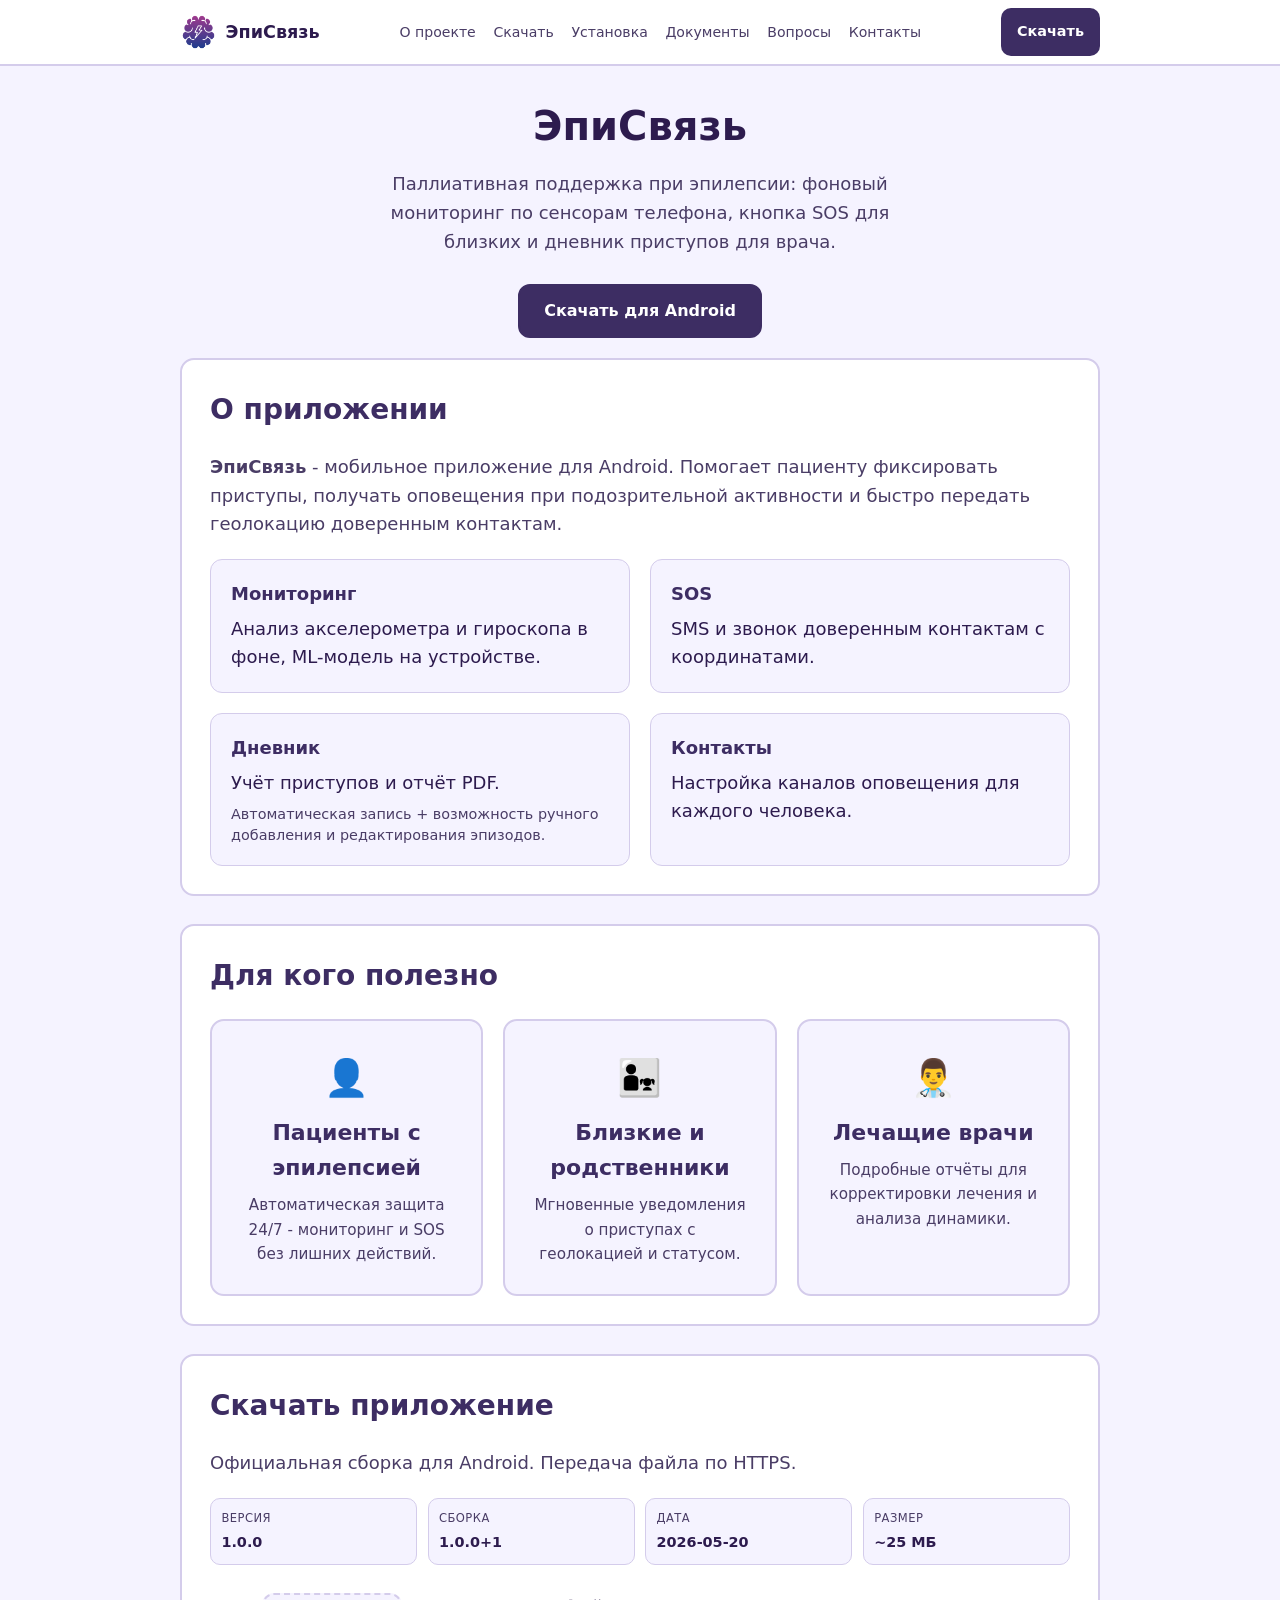
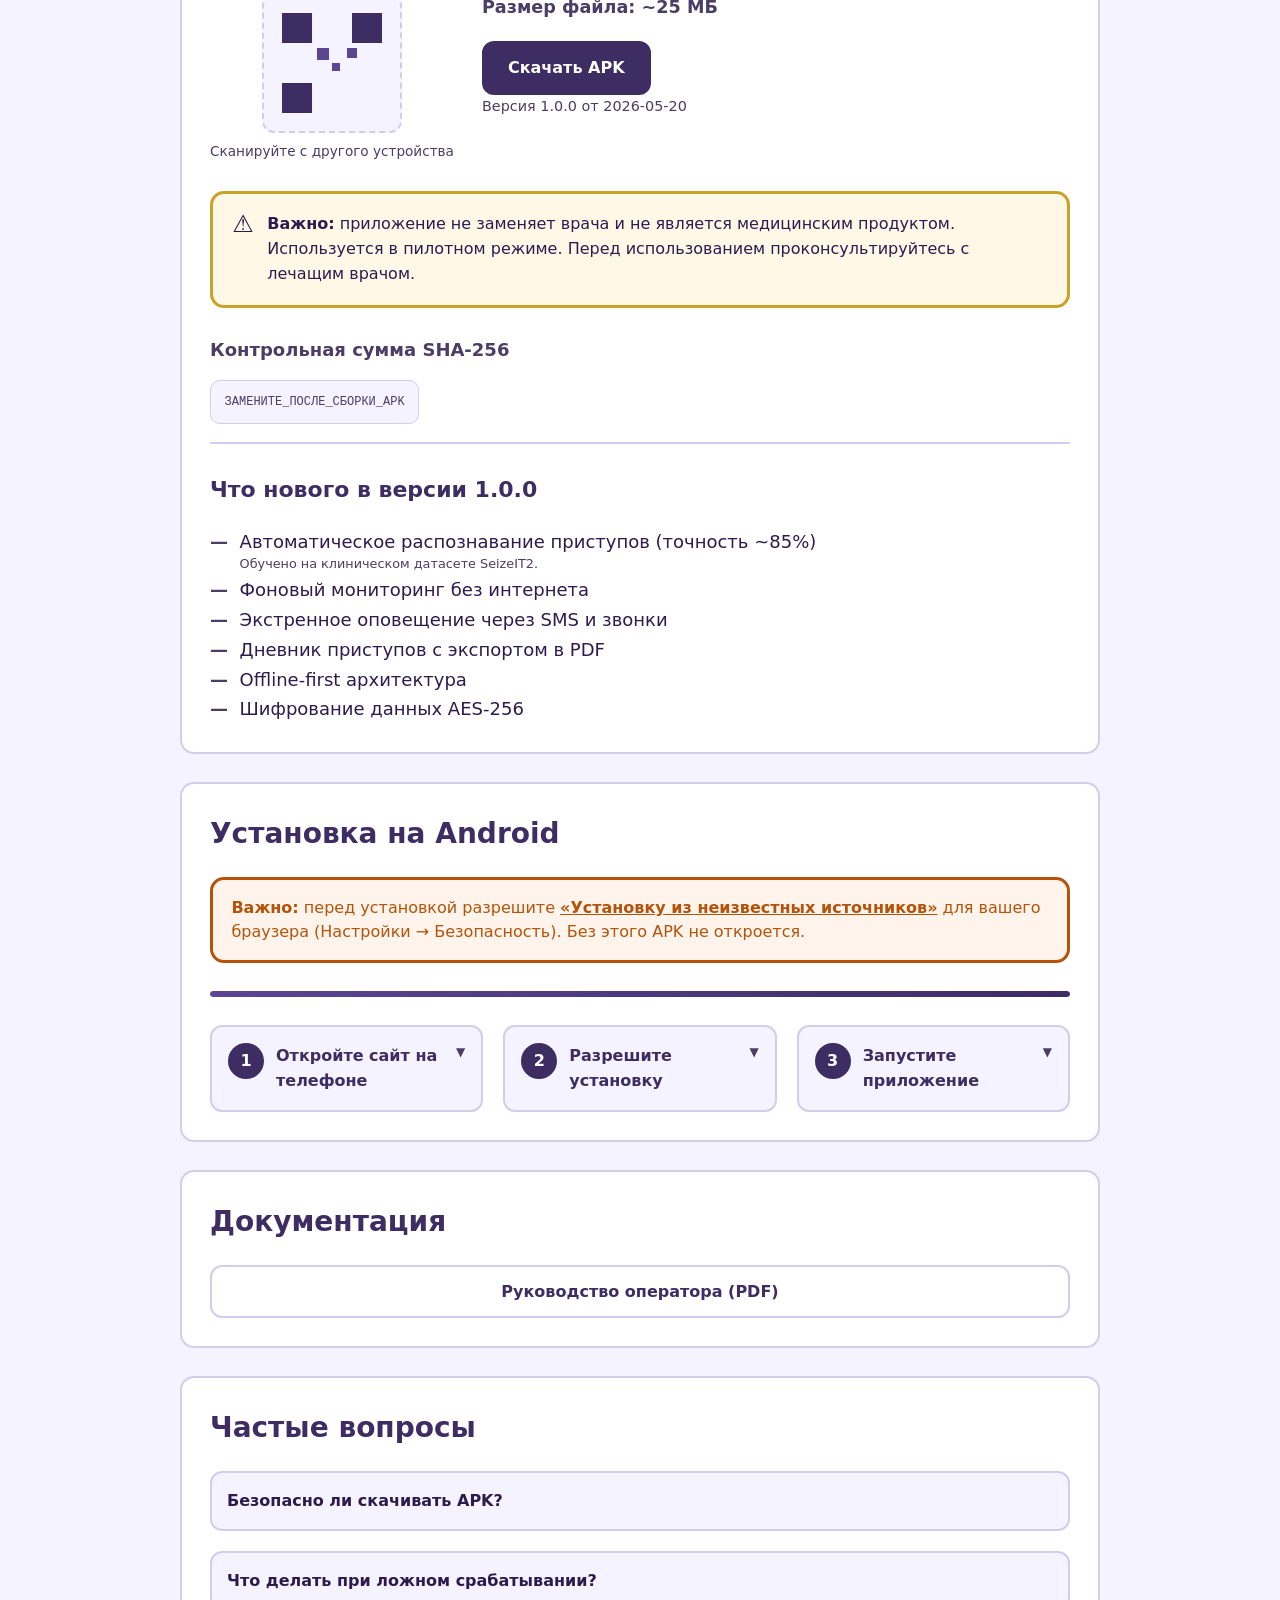
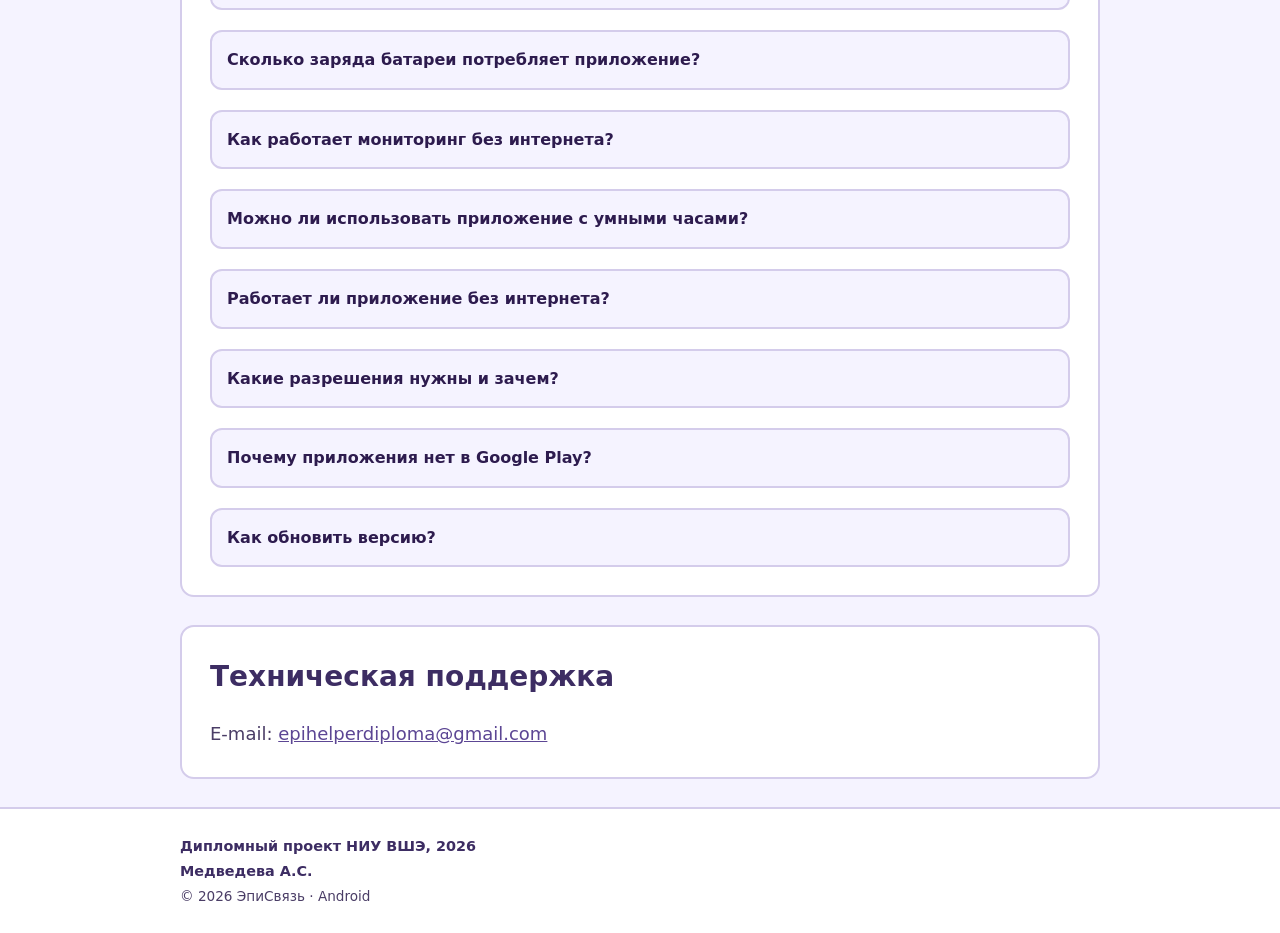
==== index.html @ f7cd8a26 "Add files via upload" ====
<!DOCTYPE html>
<html lang="ru">
<head>
  <meta charset="UTF-8">
  <meta name="viewport" content="width=device-width, initial-scale=1, viewport-fit=cover">
  <meta name="theme-color" content="#3d2d63">
  <meta name="description" content="ЭпиСвязь — бесплатное приложение для пациентов с эпилепсией. Автоматическое распознавание приступов, SOS-оповещение близких, дневник приступов. Скачать на Android.">
  <title>ЭпиСвязь — скачать на Android</title>

  <meta property="og:type" content="website">
  <meta property="og:locale" content="ru_RU">
  <meta property="og:title" content="ЭпиСвязь — паллиативная поддержка при эпилепсии">
  <meta property="og:description" content="Автоматический мониторинг приступов и оповещение близких">
  <meta property="og:image" content="assets/og-image.png">
  <meta property="og:url" content="https://episvyaz.example/">

  <link rel="icon" href="assets/icon.png" type="image/png">
  <link rel="apple-touch-icon" href="assets/icon.png">
  <link rel="stylesheet" href="assets/styles.css">

  <script type="application/ld+json">
  {
    "@context": "https://schema.org",
    "@type": "MobileApplication",
    "name": "ЭпиСвязь",
    "applicationCategory": "HealthApplication",
    "operatingSystem": "Android 8.0+",
    "description": "Мобильное приложение для мониторинга приступов эпилепсии и SOS-оповещения близких.",
    "offers": {
      "@type": "Offer",
      "price": "0",
      "priceCurrency": "RUB"
    },
    "aggregateRating": {
      "@type": "AggregateRating",
      "ratingValue": "5.0",
      "ratingCount": "1"
    }
  }
  </script>
</head>
<body>

  <header class="site-header">
    <div class="wrap header-inner">
      <a class="brand" href="#top">
        <img src="assets/icon.png" alt="Логотип ЭпиСвязь" width="36" height="36" decoding="async">
        <span>ЭпиСвязь</span>
      </a>

      <nav class="header-nav" aria-label="Основное меню">
        <a href="#about">О проекте</a>
        <a href="#download">Скачать</a>
        <a href="#install">Установка</a>
        <a href="#docs">Документы</a>
        <a href="#faq">Вопросы</a>
        <a href="#contacts">Контакты</a>
      </nav>

      <div class="header-actions">
        <a class="header-download-mini apk-link" href="#download" aria-label="Скачать">Скачать</a>
        <button type="button" class="menu-toggle" id="menu-toggle" aria-expanded="false" aria-controls="mobile-menu" aria-label="Открыть меню">
          <span class="menu-toggle__bar" aria-hidden="true"></span>
          <span class="menu-toggle__bar" aria-hidden="true"></span>
          <span class="menu-toggle__bar" aria-hidden="true"></span>
        </button>
      </div>
    </div>

    <div class="menu-backdrop" id="menu-backdrop" hidden></div>
    <div class="mobile-nav-panel" id="mobile-menu" aria-hidden="true">
      <nav aria-label="Мобильное меню">
        <a href="#about">О проекте</a>
        <a href="#download">Скачать</a>
        <a href="#install">Установка</a>
        <a href="#docs">Документы</a>
        <a href="#faq">Вопросы</a>
        <a href="#contacts">Контакты</a>
      </nav>
    </div>
  </header>

  <main id="top">
    <section class="hero wrap reveal">
      <h1>ЭпиСвязь</h1>
      <p class="tagline">
        Паллиативная поддержка при эпилепсии: фоновый мониторинг по сенсорам телефона,
        кнопка SOS для близких и дневник приступов для врача.
      </p>
      <a class="btn btn-primary apk-link" href="downloads/episvyaz-release.apk" download>
        Скачать для Android
      </a>
    </section>

    <div class="wrap">
      <section class="card reveal" id="about">
        <h2>О приложении</h2>
        <p>
          <strong>ЭпиСвязь</strong> - мобильное приложение для Android.
          Помогает пациенту фиксировать приступы, получать оповещения при подозрительной активности
          и быстро передать геолокацию доверенным контактам.
        </p>

        <ul class="features">
          <li>
            <strong>Мониторинг</strong>
            Анализ акселерометра и гироскопа в фоне, ML-модель на устройстве.
          </li>
          <li>
            <strong>SOS</strong>
            SMS и звонок доверенным контактам с координатами.
          </li>
          <li>
            <strong>Дневник</strong>
            Учёт приступов и отчёт PDF.
            <span class="feature-detail">Автоматическая запись + возможность ручного добавления и редактирования эпизодов.</span>
          </li>
          <li>
            <strong>Контакты</strong>
            Настройка каналов оповещения для каждого человека.
          </li>
        </ul>

      </section>

      <section class="card reveal" id="audience">
        <h2>Для кого полезно</h2>
        <div class="audience-grid">
          <article class="audience-card reveal">
            <span class="audience-card__icon" aria-hidden="true">👤</span>
            <h3>Пациенты с эпилепсией</h3>
            <p>Автоматическая защита 24/7 - мониторинг и SOS без лишних действий.</p>
          </article>
          <article class="audience-card reveal">
            <span class="audience-card__icon" aria-hidden="true">👨‍👧</span>
            <h3>Близкие и родственники</h3>
            <p>Мгновенные уведомления о приступах с геолокацией и статусом.</p>
          </article>
          <article class="audience-card reveal">
            <span class="audience-card__icon" aria-hidden="true">👨‍⚕️</span>
            <h3>Лечащие врачи</h3>
            <p>Подробные отчёты для корректировки лечения и анализа динамики.</p>
          </article>
        </div>
      </section>

      <section class="card reveal" id="download">
        <h2>Скачать приложение</h2>
        <p>Официальная сборка для Android. Передача файла по HTTPS.</p>

        <div class="meta-grid" id="version-meta">
          <div class="meta-item"><span>Версия</span><strong id="meta-version">1.0.0</strong></div>
          <div class="meta-item"><span>Сборка</span><strong id="meta-build">1.0.0+1</strong></div>
          <div class="meta-item"><span>Дата</span><strong id="meta-date">20.05.2026</strong></div>
          <div class="meta-item"><span>Размер</span><strong id="meta-size">~25 МБ</strong></div>
        </div>

        <div class="download-row">
          <div class="qr-box">
            <div class="qr-placeholder" role="img" aria-label="QR-код для скачивания">
              <svg xmlns="http://www.w3.org/2000/svg" viewBox="0 0 120 120" width="120" height="120" aria-hidden="true">
                <rect width="120" height="120" fill="#f5f3ff"/>
                <rect x="10" y="10" width="30" height="30" fill="#3d2d63"/>
                <rect x="80" y="10" width="30" height="30" fill="#3d2d63"/>
                <rect x="10" y="80" width="30" height="30" fill="#3d2d63"/>
                <rect x="45" y="45" width="12" height="12" fill="#5c4694"/>
                <rect x="60" y="60" width="8" height="8" fill="#5c4694"/>
                <rect x="75" y="45" width="10" height="10" fill="#5c4694"/>
              </svg>
            </div>
            <p class="qr-caption">Сканируйте с другого устройства</p>
          </div>

          <div class="download-actions">
            <p class="file-size">Размер файла: <span id="meta-size-inline">~25 МБ</span></p>
            <a class="btn btn-primary apk-link" id="apk-download" href="downloads/episvyaz-release.apk" download>
              Скачать APK
            </a>
            <p class="version-line" id="version-line">Версия 1.0.0 от 20.05.2026</p>
          </div>
        </div>

        <div class="disclaimer" role="alert">
          <span class="disclaimer__icon" aria-hidden="true">⚠️</span>
          <div>
            <strong>Важно:</strong> приложение не заменяет врача и не является медицинским продуктом.
            Используется в пилотном режиме. Перед использованием проконсультируйтесь с лечащим врачом.
          </div>
        </div>

        <p><strong>Контрольная сумма SHA-256</strong></p>
        <code class="sha" id="meta-sha">Загрузка…</code>

        <section class="changelog reveal" id="changelog" aria-labelledby="changelog-title">
          <h3 id="changelog-title">Что нового в версии 1.0.0</h3>
          <ul class="changelog-list">
            <li>
               Автоматическое распознавание приступов (точность ~85%)
              <span class="changelog-note">Обучено на клиническом датасете SeizeIT2.</span>
            </li>
            <li> Фоновый мониторинг без интернета</li>
            <li> Экстренное оповещение через SMS и звонки</li>
            <li> Дневник приступов с экспортом в PDF</li>
            <li> Offline-first архитектура</li>
            <li> Шифрование данных AES-256</li>
          </ul>
        </section>
      </section>

      <section class="card reveal" id="install">
        <h2>Установка на Android</h2>

        <div class="install-warning" role="note">
          <strong>Важно:</strong> перед установкой разрешите
          <em>«Установку из неизвестных источников»</em> для вашего браузера
          (Настройки → Безопасность). Без этого APK не откроется.
        </div>

        <div class="install-progress" aria-hidden="true">
          <div class="install-progress__bar"><span></span></div>
        </div>

        <div class="steps-grid">
          <article class="step-card reveal" data-step="1">
            <button type="button" class="step-card__head" aria-expanded="false">
              <span class="step-num" aria-hidden="true">1</span>
              <span class="step-card__text">
                <strong>Откройте сайт на телефоне</strong>
              </span>
              <span class="step-card__chevron" aria-hidden="true">▼</span>
            </button>
            <div class="step-card__body" hidden>
              <p>Нажмите «Скачать APK» внизу экрана (или в секции «Скачать»). Дождитесь окончания загрузки в панели уведомлений.</p>
            </div>
          </article>

          <article class="step-card reveal" data-step="2">
            <button type="button" class="step-card__head" aria-expanded="false">
              <span class="step-num" aria-hidden="true">2</span>
              <span class="step-card__text">
                <strong>Разрешите установку</strong>
              </span>
              <span class="step-card__chevron" aria-hidden="true">▼</span>
            </button>
            <div class="step-card__body" hidden>
              <p>Откройте загруженный файл. Если система спросит — включите установку из неизвестных источников <strong>только для браузера</strong>, через который скачали APK.</p>
            </div>
          </article>

          <article class="step-card reveal" data-step="3">
            <button type="button" class="step-card__head" aria-expanded="false">
              <span class="step-num" aria-hidden="true">3</span>
              <span class="step-card__text">
                <strong>Запустите приложение</strong>
              </span>
              <span class="step-card__chevron" aria-hidden="true">▼</span>
            </button>
            <div class="step-card__body" hidden>
              <p>Выдайте разрешения (геолокация, сенсоры, уведомления, SMS) и зарегистрируйтесь.</p>
            </div>
          </article>
        </div>
      </section>

      <section class="card reveal" id="docs">
        <h2>Документация</h2>
        <div class="doc-links">
          <a class="btn btn-secondary" href="docs/rukovodstvo-operatora.pdf">Руководство оператора (PDF)</a>
        </div>
      </section>

      <section class="card faq reveal" id="faq">
        <h2>Частые вопросы</h2>

        <details class="faq-item">
          <summary>Безопасно ли скачивать APK?</summary>
          <p>
            Да, если файл загружен с этого официального сайта. APK подписан ключом разработчика,
            передаётся по HTTPS. Сверьте SHA-256 на странице с контрольной суммой файла после загрузки.
          </p>
        </details>

        <details class="faq-item">
          <summary>Что делать при ложном срабатывании?</summary>
          <p>
            Нажмите «Это ложное срабатывание» в уведомлении. Запись сохранится в дневнике с пометкой.
          </p>
        </details>

        <details class="faq-item">
          <summary>Сколько заряда батареи потребляет приложение?</summary>
          <p>
            Менее 8% в сутки при активном мониторинге. Зависит от модели телефона.
          </p>
        </details>

        <details class="faq-item">
          <summary>Как работает мониторинг без интернета?</summary>
          <p>
            Приложение сохраняет данные локально и отправляет SMS даже без интернета.
            При появлении соединения данные синхронизируются.
          </p>
        </details>

        <details class="faq-item">
          <summary>Можно ли использовать приложение с умными часами?</summary>
          <p>
            Пока приложение работает только с сенсорами телефона. Интеграция с часами в разработке.
          </p>
        </details>

        <details class="faq-item">
          <summary>Работает ли приложение без интернета?</summary>
          <p>
            Да. Фоновый мониторинг по сенсорам работает на устройстве. SOS через SMS и звонок
            не требуют постоянного интернета. Синхронизация дневника с облаком — при появлении сети.
          </p>
        </details>

        <details class="faq-item">
          <summary>Какие разрешения нужны и зачем?</summary>
          <p>
            <strong>Геолокация</strong> — координаты при SOS.<br>
            <strong>Сенсоры</strong> — мониторинг движений.<br>
            <strong>Уведомления</strong> — тревоги и напоминания.<br>
            <strong>SMS и звонок</strong> — оповещение близких.<br>
            <strong>Фоновая работа</strong> — непрерывный мониторинг.
          </p>
        </details>

        <details class="faq-item">
          <summary>Почему приложения нет в Google Play?</summary>
          <p>
            Пилотное развёртывание через сайт. Нужны фоновый мониторинг, SMS и звонки.
            В перспективе — RuStore или Google Play.
          </p>
        </details>

        <details class="faq-item">
          <summary>Как обновить версию?</summary>
          <p>
            Скачайте новый APK с сайта и установите поверх старой (тот же ключ подписи).
            Приложение может напомнить о новой версии при запуске.
          </p>
        </details>
      </section>

      <section class="card reveal" id="contacts">
        <h2>Техническая поддержка</h2>
        <p>
          E-mail: <a href="mailto:epihelperdiploma@gmail.com">epihelperdiploma@gmail.com</a><br>
        </p>
      </section>
    </div>
  </main>

  <div class="sticky-download" role="region" aria-label="Скачать приложение">
    <a class="btn btn-sticky-apk apk-link" href="downloads/episvyaz-release.apk" download>
      Скачать APK
    </a>
  </div>

  <footer class="site-footer">
    <div class="wrap">
      <p class="footer-badge">Дипломный проект НИУ ВШЭ, 2026</p>
      <p class="footer-badge">Медведева А.С.</p>
      <p class="footer-copy">© 2026 ЭпиСвязь · Android</p>
    </div>
  </footer>

  <script src="assets/main.js"></script>
</body>
</html>
---- assets/styles.css ----
/* ЭпиСвязь — mobile-first, доступность (без мигающих анимаций) */

:root {
  --primary-dark: #3d2d63;
  --primary: #5c4694;
  --primary-text: #ffffff;
  --text: #2d1b4e;
  --text-muted: #4a3d66;
  --bg-page: #f5f3ff;
  --card: #ffffff;
  --card-border: #d4cceb;
  --warning-bg: #fff8e6;
  --warning-border: #c9a227;
  --danger: #b45309;
  --danger-bg: #fff4eb;
  --success: #166534;
  --radius: 14px;
  --max: 920px;
  --touch: 48px;
  --space: 1.25rem;
  --space-lg: 1.75rem;
}

@media (prefers-reduced-motion: reduce) {
  html {
    scroll-behavior: auto;
  }

  *,
  *::before,
  *::after {
    animation-duration: 0.01ms !important;
    animation-iteration-count: 1 !important;
    transition-duration: 0.01ms !important;
  }

  .reveal {
    opacity: 1 !important;
    transform: none !important;
  }

  .mobile-nav-panel {
    transition: none !important;
  }
}

*,
*::before,
*::after {
  box-sizing: border-box;
}

html {
  scroll-behavior: smooth;
}

body {
  margin: 0;
  font-family: "Segoe UI", system-ui, sans-serif;
  font-size: 18px;
  line-height: 1.6;
  color: var(--text);
  background: var(--bg-page);
  overflow-x: hidden;
  -webkit-text-size-adjust: 100%;
}

body.menu-open {
  overflow: hidden;
}

a {
  color: var(--primary);
}

a:hover,
a:focus-visible {
  color: var(--primary-dark);
}

:focus-visible {
  outline: 3px solid var(--primary);
  outline-offset: 2px;
}

.wrap {
  width: min(var(--max), calc(100% - 2rem));
  margin-inline: auto;
  padding-left: env(safe-area-inset-left, 0);
  padding-right: env(safe-area-inset-right, 0);
}

/* Scroll reveal */
.reveal {
  opacity: 0;
  transform: translateY(30px);
  transition: opacity 0.3s ease-out, transform 0.3s ease-out;
}

.reveal.visible {
  opacity: 1;
  transform: translateY(0);
}

/* —— Header —— */
.site-header {
  position: sticky;
  top: 0;
  z-index: 200;
  background: var(--card);
  border-bottom: 2px solid var(--card-border);
}

.site-header .wrap {
  position: relative;
}

.header-inner {
  display: flex;
  align-items: center;
  justify-content: space-between;
  gap: 0.75rem;
  min-height: var(--touch);
  padding: 0.5rem 0;
}

.brand {
  display: inline-flex;
  align-items: center;
  gap: 0.6rem;
  font-size: 1.1rem;
  font-weight: 700;
  color: var(--text);
  text-decoration: none;
  min-height: var(--touch);
  min-width: var(--touch);
  flex-shrink: 0;
}

.brand img {
  width: 36px;
  height: 36px;
  border-radius: 8px;
  object-fit: cover;
}

.header-actions {
  display: flex;
  align-items: center;
  gap: 0.5rem;
  flex-shrink: 0;
}

.header-nav {
  display: none;
  flex-wrap: nowrap;
  flex: 1;
  justify-content: center;
  min-width: 0;
}

.header-nav a {
  padding: 0.5rem 0.5rem;
  font-size: 0.88rem;
  font-weight: 500;
  color: var(--text-muted);
  text-decoration: none;
  min-height: var(--touch);
  min-width: var(--touch);
  display: inline-flex;
  align-items: center;
  justify-content: center;
  white-space: nowrap;
}

.menu-toggle {
  display: none;
  flex-direction: column;
  align-items: center;
  justify-content: center;
  width: var(--touch);
  height: var(--touch);
  min-width: var(--touch);
  min-height: var(--touch);
  padding: 0;
  border: 2px solid var(--card-border);
  border-radius: 10px;
  background: var(--card);
  cursor: pointer;
  flex-shrink: 0;
  gap: 5px;
}

.menu-toggle__bar {
  display: block;
  width: 22px;
  height: 3px;
  background: var(--text);
  border-radius: 2px;
  transition: transform 0.25s ease-out, opacity 0.25s ease-out;
}

.menu-toggle[aria-expanded="true"] .menu-toggle__bar:nth-child(1) {
  transform: translateY(8px) rotate(45deg);
}

.menu-toggle[aria-expanded="true"] .menu-toggle__bar:nth-child(2) {
  opacity: 0;
}

.menu-toggle[aria-expanded="true"] .menu-toggle__bar:nth-child(3) {
  transform: translateY(-8px) rotate(-45deg);
}

.header-download-mini {
  display: inline-flex;
  align-items: center;
  justify-content: center;
  min-height: var(--touch);
  min-width: var(--touch);
  padding: 0 1rem;
  font-size: 0.9rem;
  font-weight: 700;
  color: var(--primary-text);
  background: var(--primary-dark);
  border-radius: 10px;
  text-decoration: none;
}

.header-download-mini:hover,
.header-download-mini:focus-visible {
  background: var(--primary);
  color: var(--primary-text);
}

/* Mobile menu — full screen */
.menu-backdrop {
  position: fixed;
  inset: 0;
  z-index: 180;
  background: rgba(45, 27, 78, 0.45);
  opacity: 0;
  visibility: hidden;
  transition: opacity 0.3s ease-out, visibility 0s linear 0.3s;
}

.menu-backdrop.is-open {
  opacity: 1;
  visibility: visible;
  transition: opacity 0.3s ease-out, visibility 0s;
}

.menu-backdrop[hidden] {
  display: none;
}

.mobile-nav-panel {
  position: fixed;
  top: 0;
  left: 0;
  right: 0;
  bottom: 0;
  z-index: 190;
  width: 100%;
  height: 100%;
  height: 100dvh;
  padding-top: calc(3.75rem + env(safe-area-inset-top, 0));
  padding-bottom: env(safe-area-inset-bottom, 0);
  background: var(--card);
  overflow-y: auto;
  transform: translateY(-8px);
  opacity: 0;
  visibility: hidden;
  pointer-events: none;
  transition:
    transform 0.35s ease-out,
    opacity 0.3s ease-out,
    visibility 0s linear 0.35s;
}

.mobile-nav-panel.is-open {
  transform: translateY(0);
  opacity: 1;
  visibility: visible;
  pointer-events: auto;
  transition:
    transform 0.35s ease-out,
    opacity 0.3s ease-out,
    visibility 0s;
}

.mobile-nav-panel nav {
  display: flex;
  flex-direction: column;
  padding: 1rem 1.25rem 2rem;
}

.mobile-nav-panel a {
  display: flex;
  align-items: center;
  min-height: 50px;
  padding: 0 1rem;
  font-size: 1.05rem;
  font-weight: 600;
  color: var(--text);
  text-decoration: none;
  border-radius: 10px;
  border: 1px solid transparent;
}

.mobile-nav-panel a:hover,
.mobile-nav-panel a:focus-visible {
  background: var(--bg-page);
  border-color: var(--card-border);
}

@media (min-width: 768px) {
  .header-nav {
    display: flex;
    align-items: center;
    gap: 0.1rem;
  }

  .menu-toggle,
  .mobile-nav-panel {
    display: none !important;
  }
}

@media (max-width: 767px) {
  .menu-toggle {
    display: inline-flex;
  }

  .header-download-mini {
    display: none !important;
  }
}

@media (min-width: 768px) {
  .header-download-mini {
    display: inline-flex;
  }
}

@media (min-width: 768px) and (max-width: 960px) {
  .header-nav a {
    padding: 0.5rem 0.35rem;
    font-size: 0.82rem;
  }
}

/* —— Buttons —— */
.btn {
  display: inline-flex;
  align-items: center;
  justify-content: center;
  min-height: var(--touch);
  min-width: var(--touch);
  padding: 0.75rem 1.5rem;
  font-size: 1rem;
  font-weight: 700;
  border-radius: 12px;
  border: 2px solid transparent;
  cursor: pointer;
  text-decoration: none;
  text-align: center;
}

.btn-primary {
  background: var(--primary-dark);
  color: var(--primary-text);
  border-color: var(--primary-dark);
}

.btn-primary:hover,
.btn-primary:focus-visible {
  background: var(--primary);
  border-color: var(--primary);
  color: var(--primary-text);
}

.btn-secondary {
  background: var(--card);
  color: var(--primary-dark);
  border-color: var(--card-border);
}

.btn-secondary:hover,
.btn-secondary:focus-visible {
  border-color: var(--primary);
  color: var(--primary-dark);
}

/* —— Layout —— */
.hero {
  padding: var(--space-lg) 0 var(--space);
  text-align: center;
}

.hero h1 {
  margin: 0 0 0.75rem;
  font-size: clamp(1.85rem, 5vw, 2.5rem);
  color: var(--text);
}

.hero .tagline {
  margin: 0 auto var(--space-lg);
  max-width: 34rem;
  color: var(--text-muted);
}

.card {
  background: var(--card);
  border: 2px solid var(--card-border);
  border-radius: var(--radius);
  padding: var(--space-lg);
  margin-bottom: var(--space-lg);
}

.card h2 {
  margin: 0 0 var(--space);
  font-size: 28px;
  color: var(--primary-dark);
}

.card h3,
.subsection-title {
  margin: 1.5rem 0 var(--space);
  font-size: 22px;
  color: var(--primary-dark);
}

.subsection-title {
  margin-top: 1.75rem;
}

.card p {
  margin: 0 0 var(--space);
  color: var(--text-muted);
}

.card p:last-child {
  margin-bottom: 0;
}

.footnote {
  font-size: 0.85rem;
  margin-top: 0.75rem;
  color: var(--text-muted);
}

/* Medical disclaimer */
.disclaimer {
  display: flex;
  gap: 0.85rem;
  align-items: flex-start;
  padding: 1.15rem 1.2rem;
  margin: var(--space-lg) 0;
  font-size: 1rem;
  line-height: 1.55;
  color: var(--text);
  background: var(--warning-bg);
  border: 3px solid var(--warning-border);
  border-radius: var(--radius);
}

.disclaimer__icon {
  font-size: 1.5rem;
  line-height: 1;
  flex-shrink: 0;
}

.disclaimer strong {
  color: var(--text);
}

.features {
  display: grid;
  grid-template-columns: 1fr;
  gap: var(--space);
  margin: 0;
  padding: 0;
  list-style: none;
}

@media (min-width: 600px) {
  .features {
    grid-template-columns: repeat(2, 1fr);
  }
}

.features li {
  padding: var(--space);
  background: var(--bg-page);
  border: 1px solid var(--card-border);
  border-radius: 12px;
}

.features strong {
  display: block;
  margin-bottom: 0.35rem;
  color: var(--primary-dark);
}

.feature-detail {
  display: block;
  margin-top: 0.4rem;
  font-size: 0.9rem;
  color: var(--text-muted);
  line-height: 1.45;
}

/* Audience */
.audience-grid {
  display: grid;
  gap: var(--space);
  margin-top: var(--space);
}

@media (min-width: 768px) {
  .audience-grid {
    grid-template-columns: repeat(3, 1fr);
  }
}

.audience-card {
  padding: var(--space-lg);
  text-align: center;
  background: var(--bg-page);
  border: 2px solid var(--card-border);
  border-radius: var(--radius);
}

.audience-card__icon {
  font-size: 2.25rem;
  display: block;
  margin-bottom: 0.5rem;
}

.audience-card h3 {
  margin: 0 0 0.5rem;
  font-size: 22px;
}

.audience-card p {
  margin: 0;
  font-size: 0.95rem;
}

/* Changelog */
.changelog {
  margin-top: var(--space-lg);
  padding-top: var(--space-lg);
  border-top: 2px solid var(--card-border);
}

.changelog h3 {
  margin-top: 0;
}

.changelog-list {
  margin: 0;
  padding: 0;
  list-style: none;
}

.changelog-list li {
  position: relative;
  padding: 0.2rem 0 0.2rem 1.85rem;
  line-height: 1.3;
  color: var(--text);
}

.changelog-list li::before {
  content: "—";
  position: absolute;
  left: 0;
  top: 0.2rem;
  width: 1rem;
  text-align: center;
  color: var(--text-muted);
  font-weight: 600;
}

.changelog-note {
  display: block;
  margin-top: 0.15rem;
  padding-left: 0;
  font-size: 0.8rem;
  line-height: 1.25;
  color: var(--text-muted);
  font-weight: 400;
}

/* Download block */
.download-row {
  display: flex;
  flex-direction: column;
  align-items: center;
  gap: var(--space-lg);
  margin: var(--space-lg) 0;
}

@media (min-width: 768px) {
  .download-row {
    flex-direction: row;
    align-items: flex-start;
    justify-content: center;
  }
}

.qr-box {
  flex-shrink: 0;
  text-align: center;
}

.qr-placeholder {
  width: 140px;
  height: 140px;
  border: 2px dashed var(--card-border);
  border-radius: 12px;
  background: var(--bg-page);
  display: flex;
  align-items: center;
  justify-content: center;
  margin: 0 auto 0.5rem;
}

.qr-placeholder svg {
  width: 120px;
  height: 120px;
}

.qr-caption {
  font-size: 0.85rem;
  color: var(--text-muted);
}

.download-actions {
  flex: 1;
  min-width: 0;
  text-align: center;
}

@media (min-width: 768px) {
  .download-actions {
    text-align: left;
  }
}

.file-size {
  font-size: 1.1rem;
  font-weight: 700;
  color: var(--text);
  margin: 0.5rem 0;
}

.version-line {
  font-size: 0.9rem;
  color: var(--text-muted);
  margin: 0.75rem 0 0;
}

.meta-grid {
  display: grid;
  grid-template-columns: repeat(2, 1fr);
  gap: 0.65rem;
  margin: var(--space) 0;
}

@media (min-width: 500px) {
  .meta-grid {
    grid-template-columns: repeat(4, 1fr);
  }
}

.meta-item {
  padding: 0.65rem;
  background: var(--bg-page);
  border: 1px solid var(--card-border);
  border-radius: 10px;
  font-size: 0.9rem;
}

.meta-item span {
  display: block;
  font-size: 0.72rem;
  text-transform: uppercase;
  letter-spacing: 0.04em;
  color: var(--text-muted);
  margin-bottom: 0.2rem;
}

.sha {
  font-family: Consolas, monospace;
  font-size: 0.75rem;
  word-break: break-all;
  padding: 0.85rem;
  background: var(--bg-page);
  border: 1px solid var(--card-border);
  border-radius: 10px;
  color: var(--text-muted);
}

/* Install */
.install-warning {
  padding: 1rem 1.15rem;
  margin-bottom: var(--space-lg);
  font-size: 1rem;
  line-height: 1.5;
  color: var(--danger);
  background: var(--danger-bg);
  border: 3px solid var(--danger);
  border-radius: var(--radius);
}

.install-warning em {
  font-style: normal;
  font-weight: 700;
  text-decoration: underline;
}

.install-progress {
  margin-bottom: var(--space-lg);
}

.install-progress__bar {
  display: flex;
  height: 6px;
  background: var(--card-border);
  border-radius: 999px;
  overflow: hidden;
}

.install-progress__bar span {
  display: block;
  width: 66%;
  height: 100%;
  background: linear-gradient(90deg, var(--primary) 0%, var(--primary-dark) 100%);
  border-radius: 999px;
}

.steps-grid {
  display: grid;
  gap: var(--space);
  margin-top: var(--space);
}

@media (min-width: 640px) {
  .steps-grid {
    grid-template-columns: repeat(3, 1fr);
  }

  .install-progress__bar span {
    width: 100%;
  }
}

.step-card {
  background: var(--bg-page);
  border: 2px solid var(--card-border);
  border-radius: 12px;
  overflow: hidden;
}

.step-card.is-expanded {
  border-color: var(--primary);
}

.step-card__head {
  display: flex;
  align-items: flex-start;
  gap: 0.75rem;
  width: 100%;
  min-height: var(--touch);
  padding: 1rem;
  border: none;
  background: transparent;
  text-align: left;
  cursor: pointer;
  color: inherit;
  font: inherit;
}

.step-num {
  display: inline-flex;
  align-items: center;
  justify-content: center;
  flex-shrink: 0;
  width: 36px;
  height: 36px;
  font-weight: 800;
  font-size: 1rem;
  color: var(--primary-text);
  background: var(--primary-dark);
  border-radius: 50%;
}

.step-card__text {
  flex: 1;
  display: flex;
  flex-direction: column;
  gap: 0.25rem;
}

.step-card__text strong {
  font-size: 1rem;
  color: var(--primary-dark);
}

.step-time {
  font-size: 0.85rem;
  color: var(--text-muted);
  font-weight: 400;
}

.step-card__chevron {
  flex-shrink: 0;
  font-size: 0.75rem;
  color: var(--text-muted);
  transition: transform 0.25s ease-out;
}

.step-card.is-expanded .step-card__chevron {
  transform: rotate(180deg);
}

.step-card__body {
  padding: 0 1rem 1rem 4.25rem;
}

.step-card__body p {
  margin: 0;
  font-size: 0.95rem;
  color: var(--text-muted);
}

.doc-links {
  display: flex;
  flex-direction: column;
  gap: var(--space);
}

/* FAQ accordion */
.faq details,
.faq-item {
  border: 2px solid var(--card-border);
  border-radius: 12px;
  margin-bottom: var(--space);
  padding: 0;
  background: var(--bg-page);
}

.faq details:last-child,
.faq-item:last-child {
  margin-bottom: 0;
}

.faq summary {
  display: flex;
  align-items: center;
  min-height: var(--touch);
  padding: 15px;
  font-weight: 700;
  font-size: 1rem;
  color: var(--text);
  cursor: pointer;
  list-style: none;
}

.faq summary::-webkit-details-marker {
  display: none;
}

.faq p {
  margin: 0;
  padding: 0 15px 15px;
  font-size: 0.95rem;
  color: var(--text-muted);
}

/* Footer */
.site-footer {
  padding: var(--space-lg) 0;
  font-size: 0.9rem;
  line-height: 1.35;
  color: var(--text-muted);
  border-top: 2px solid var(--card-border);
  background: var(--card);
}

.site-footer .wrap {
  text-align: left;
}

.site-footer .wrap > * {
  margin: 0 0 0.35rem;
}

.site-footer .wrap > *:last-child {
  margin-bottom: 0;
}

.footer-badge {
  font-weight: 700;
  color: var(--primary-dark);
}

.footer-link a,
.footer-contact-line a {
  text-decoration: none;
}

.footer-copy {
  font-size: 0.85rem;
}

/* Sticky download — mobile only */
.sticky-download {
  display: none;
}

@media (max-width: 767px) {
  body {
    padding-bottom: calc(88px + env(safe-area-inset-bottom, 0));
  }

  main {
    padding-bottom: 0.5rem;
  }

  .sticky-download {
    display: block;
    position: fixed;
    left: 0;
    right: 0;
    bottom: 0;
    width: 100%;
    z-index: 1000;
    padding: 0;
    padding-bottom: env(safe-area-inset-bottom, 0);
    background: var(--primary-dark);
    box-shadow: 0 -6px 28px rgba(45, 27, 78, 0.35);
  }

  .btn-sticky-apk {
    display: flex;
    align-items: center;
    justify-content: center;
    width: 100%;
    min-height: 56px;
    padding: 15px;
    font-size: 1.1rem;
    font-weight: 700;
    color: var(--primary-text);
    background: transparent;
    border: none;
    border-radius: 0;
    text-decoration: none;
    box-shadow: none;
  }

  .btn-sticky-apk:hover,
  .btn-sticky-apk:focus-visible {
    background: var(--primary);
    color: var(--primary-text);
  }

  .site-footer {
    padding-bottom: calc(var(--space-lg) + 1rem);
  }
}

@media (min-width: 768px) {
  .sticky-download {
    display: none !important;
  }
}
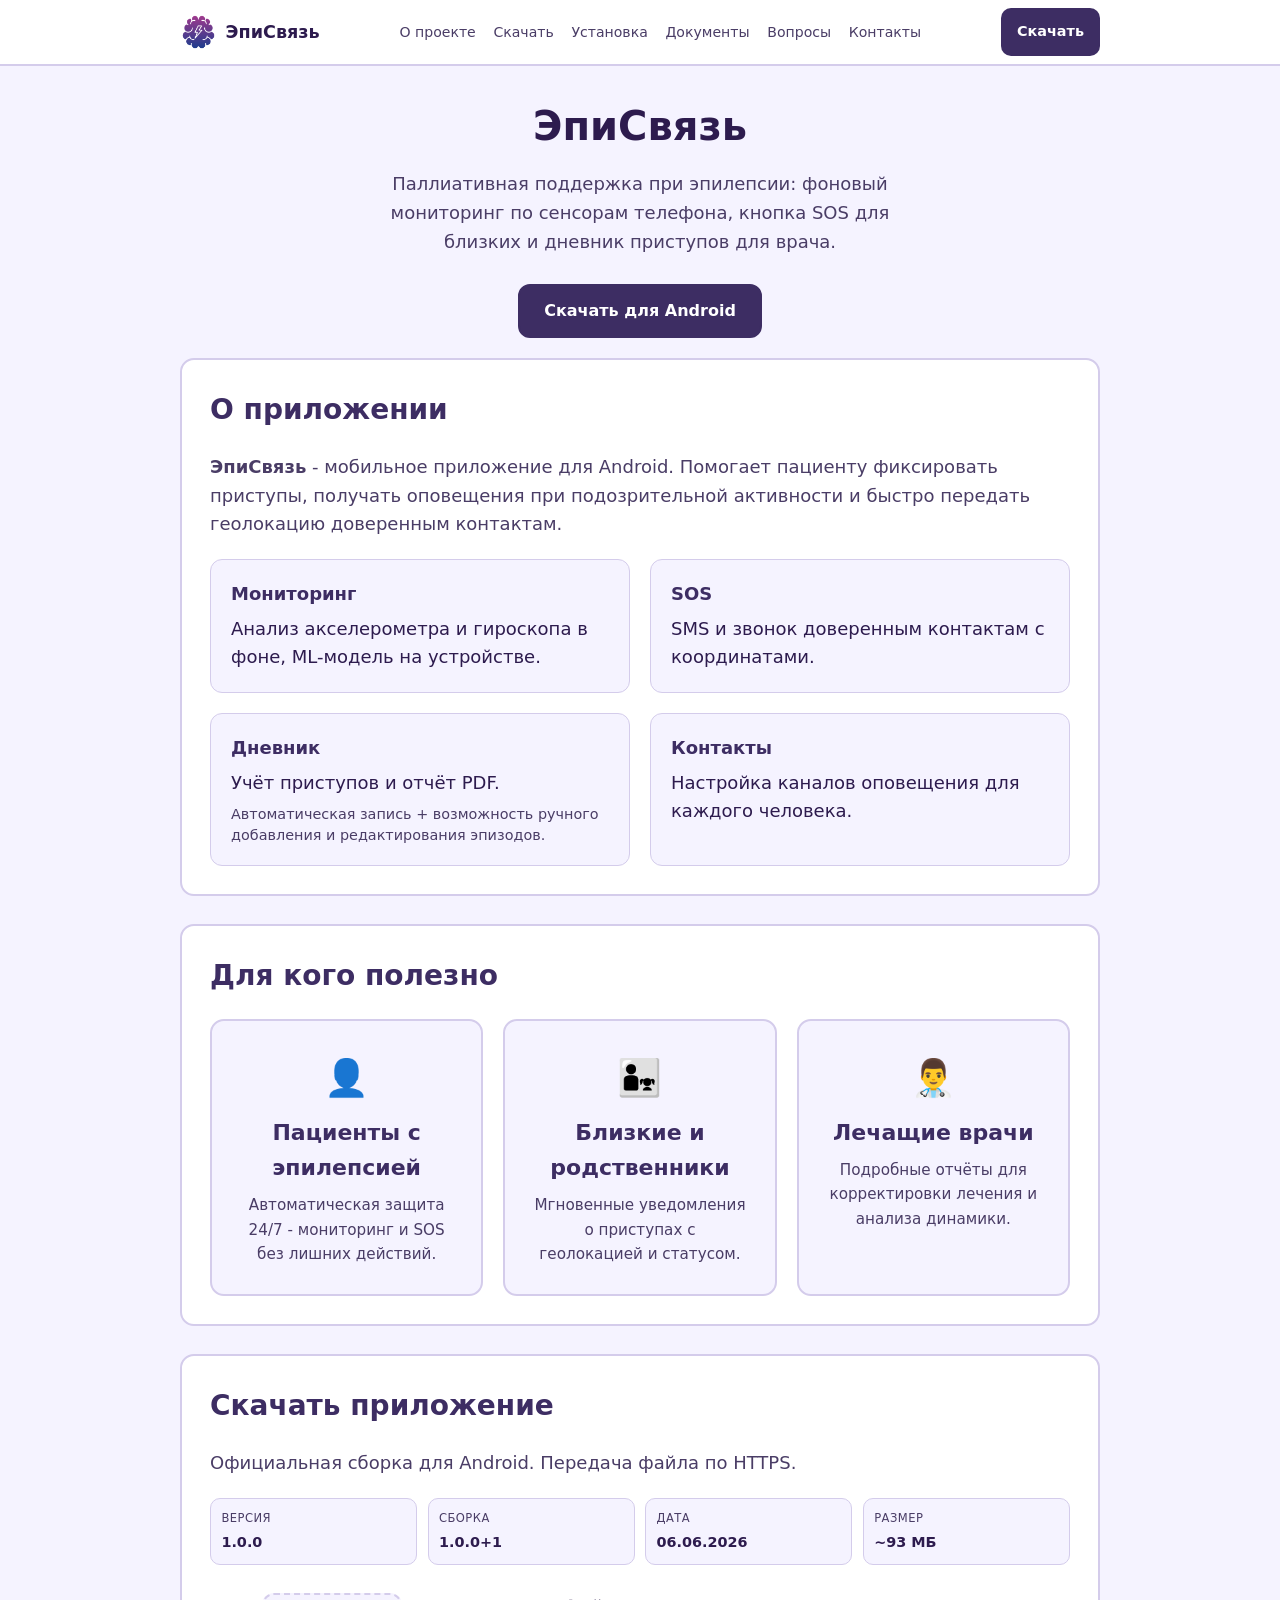
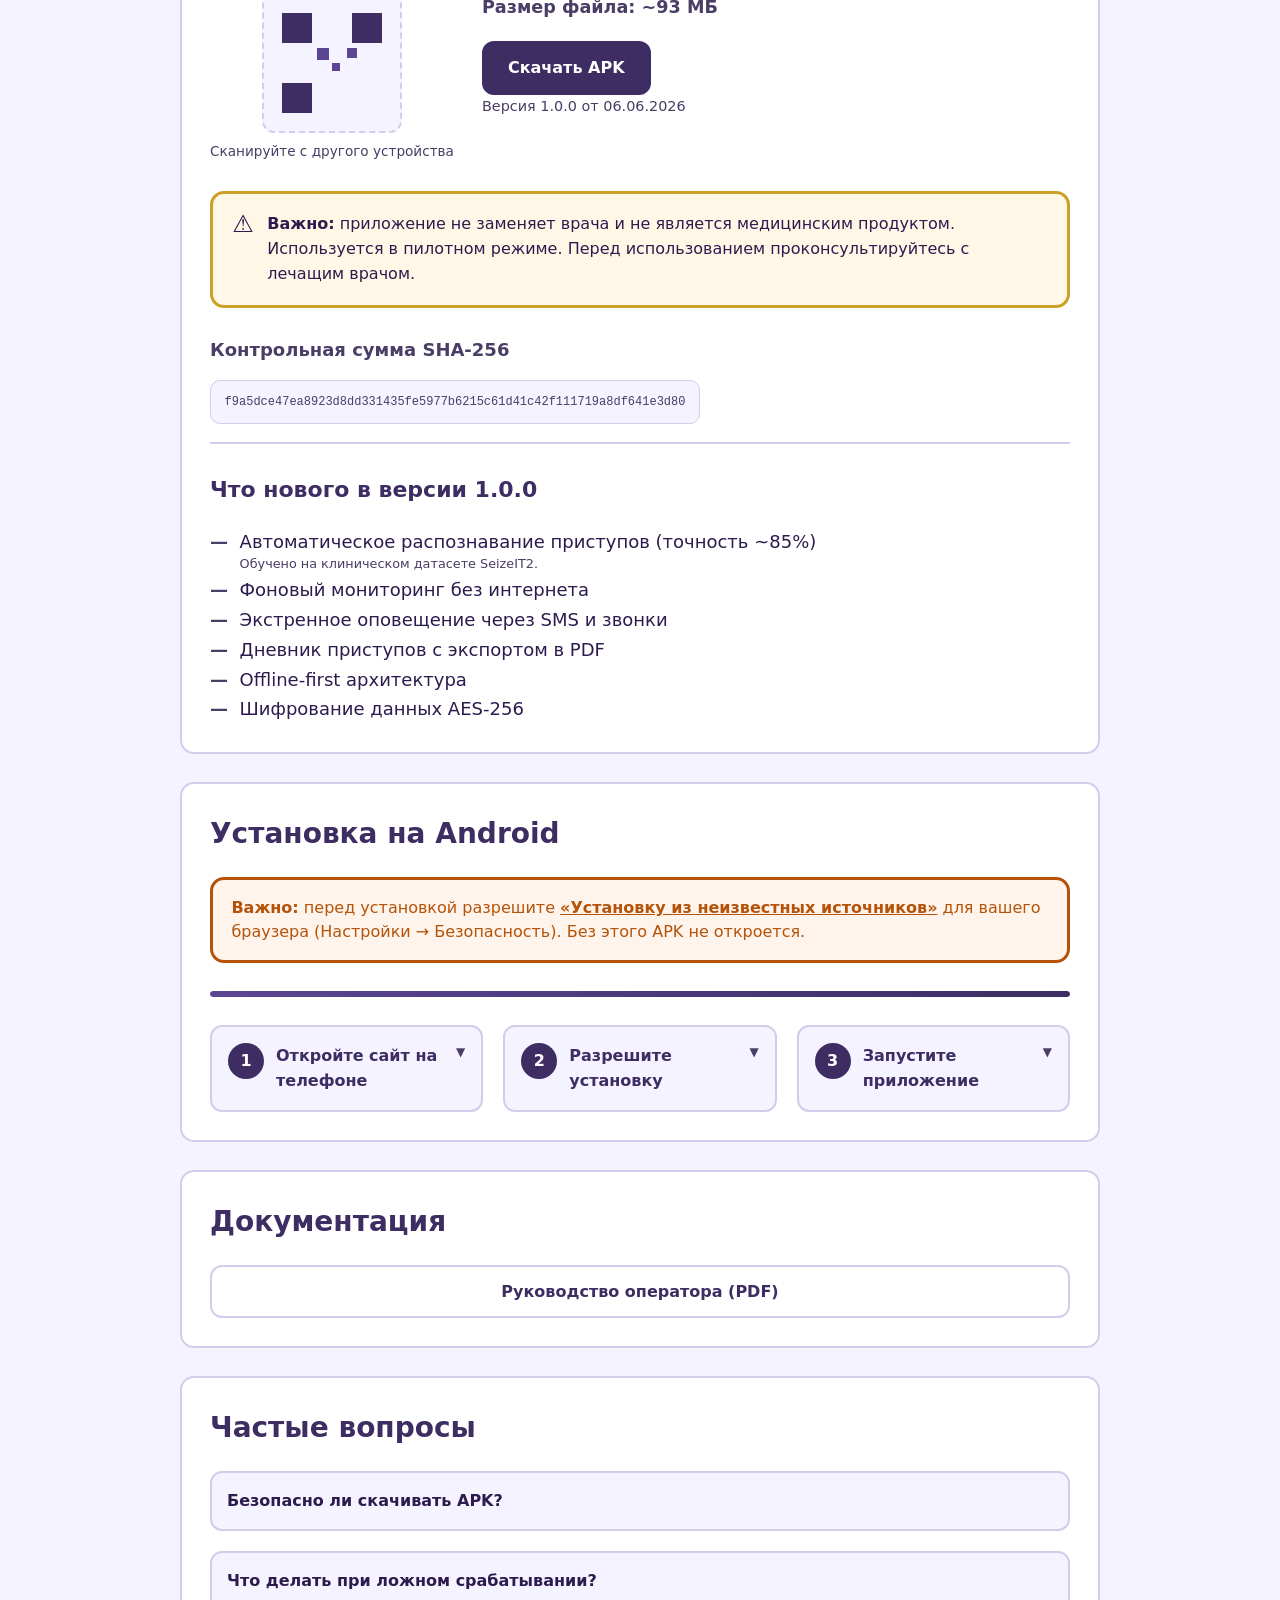
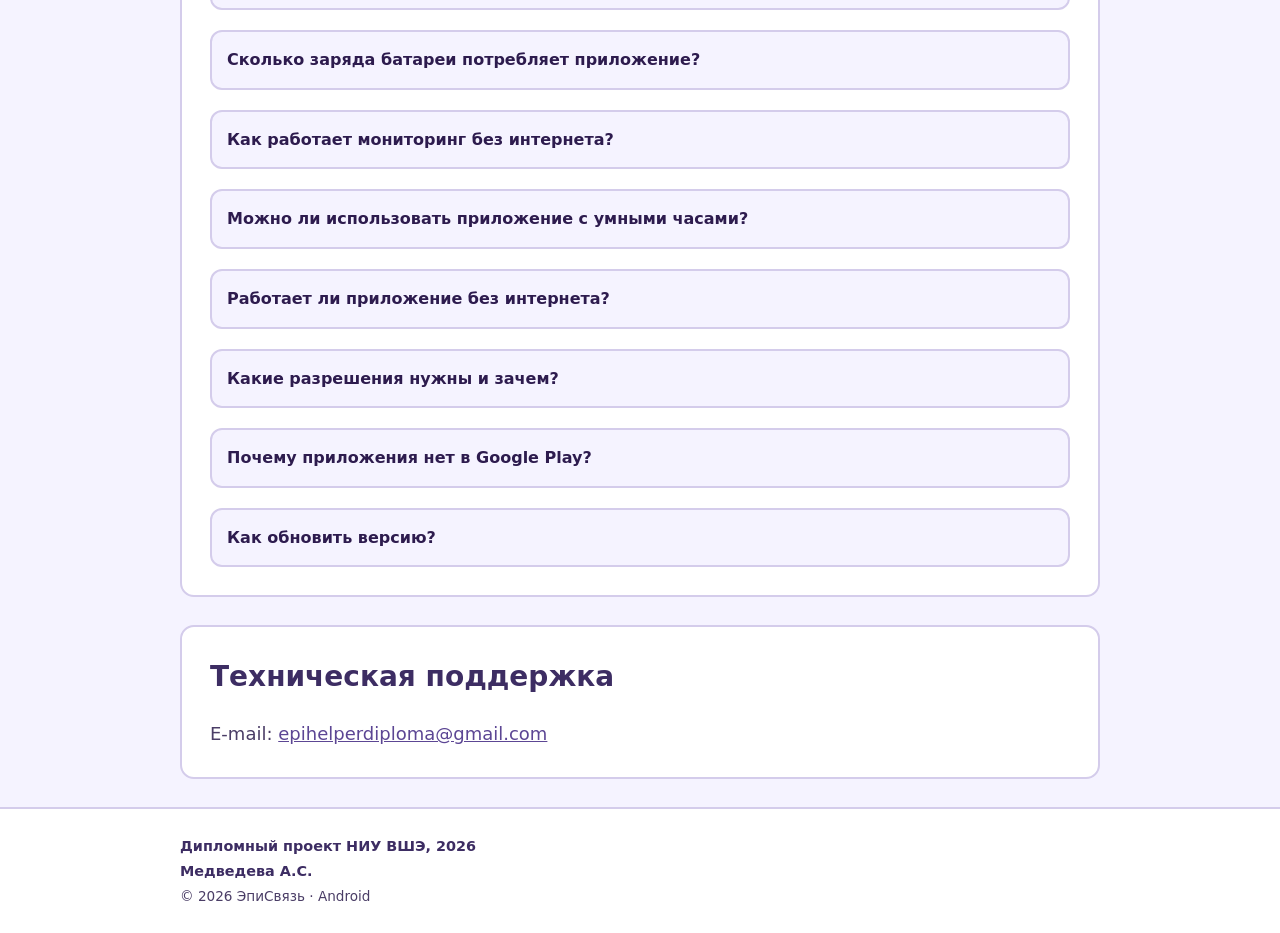
==== commit 1c5d318e: "Add files via upload" ====
--- a/index.html
+++ b/index.html
@@ -11,8 +11,8 @@
   <meta property="og:locale" content="ru_RU">
   <meta property="og:title" content="ЭпиСвязь — паллиативная поддержка при эпилепсии">
   <meta property="og:description" content="Автоматический мониторинг приступов и оповещение близких">
-  <meta property="og:image" content="assets/og-image.png">
-  <meta property="og:url" content="https://episvyaz.example/">
+  <meta property="og:image" content="https://epihelper.vercel.app/assets/icon.png">
+  <meta property="og:url" content="https://epihelper.vercel.app/">
 
   <link rel="icon" href="assets/icon.png" type="image/png">
   <link rel="apple-touch-icon" href="assets/icon.png">
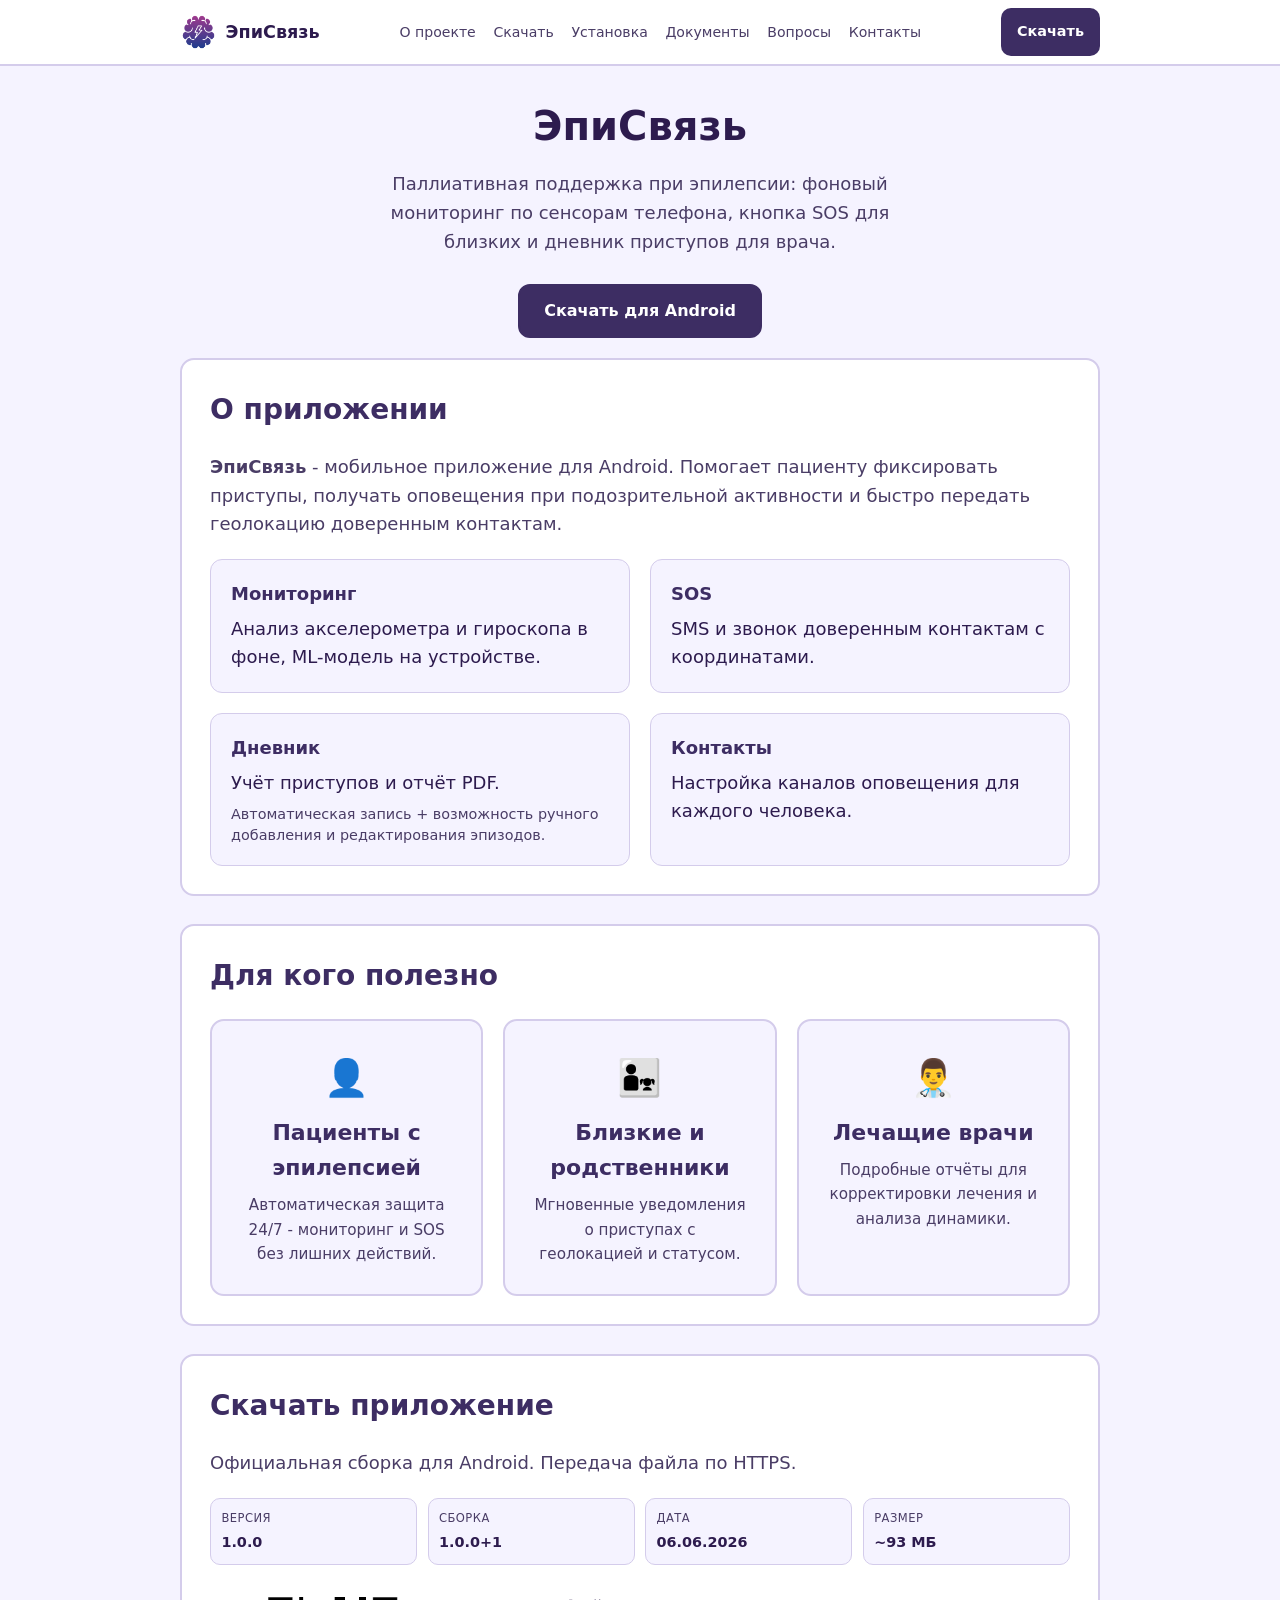
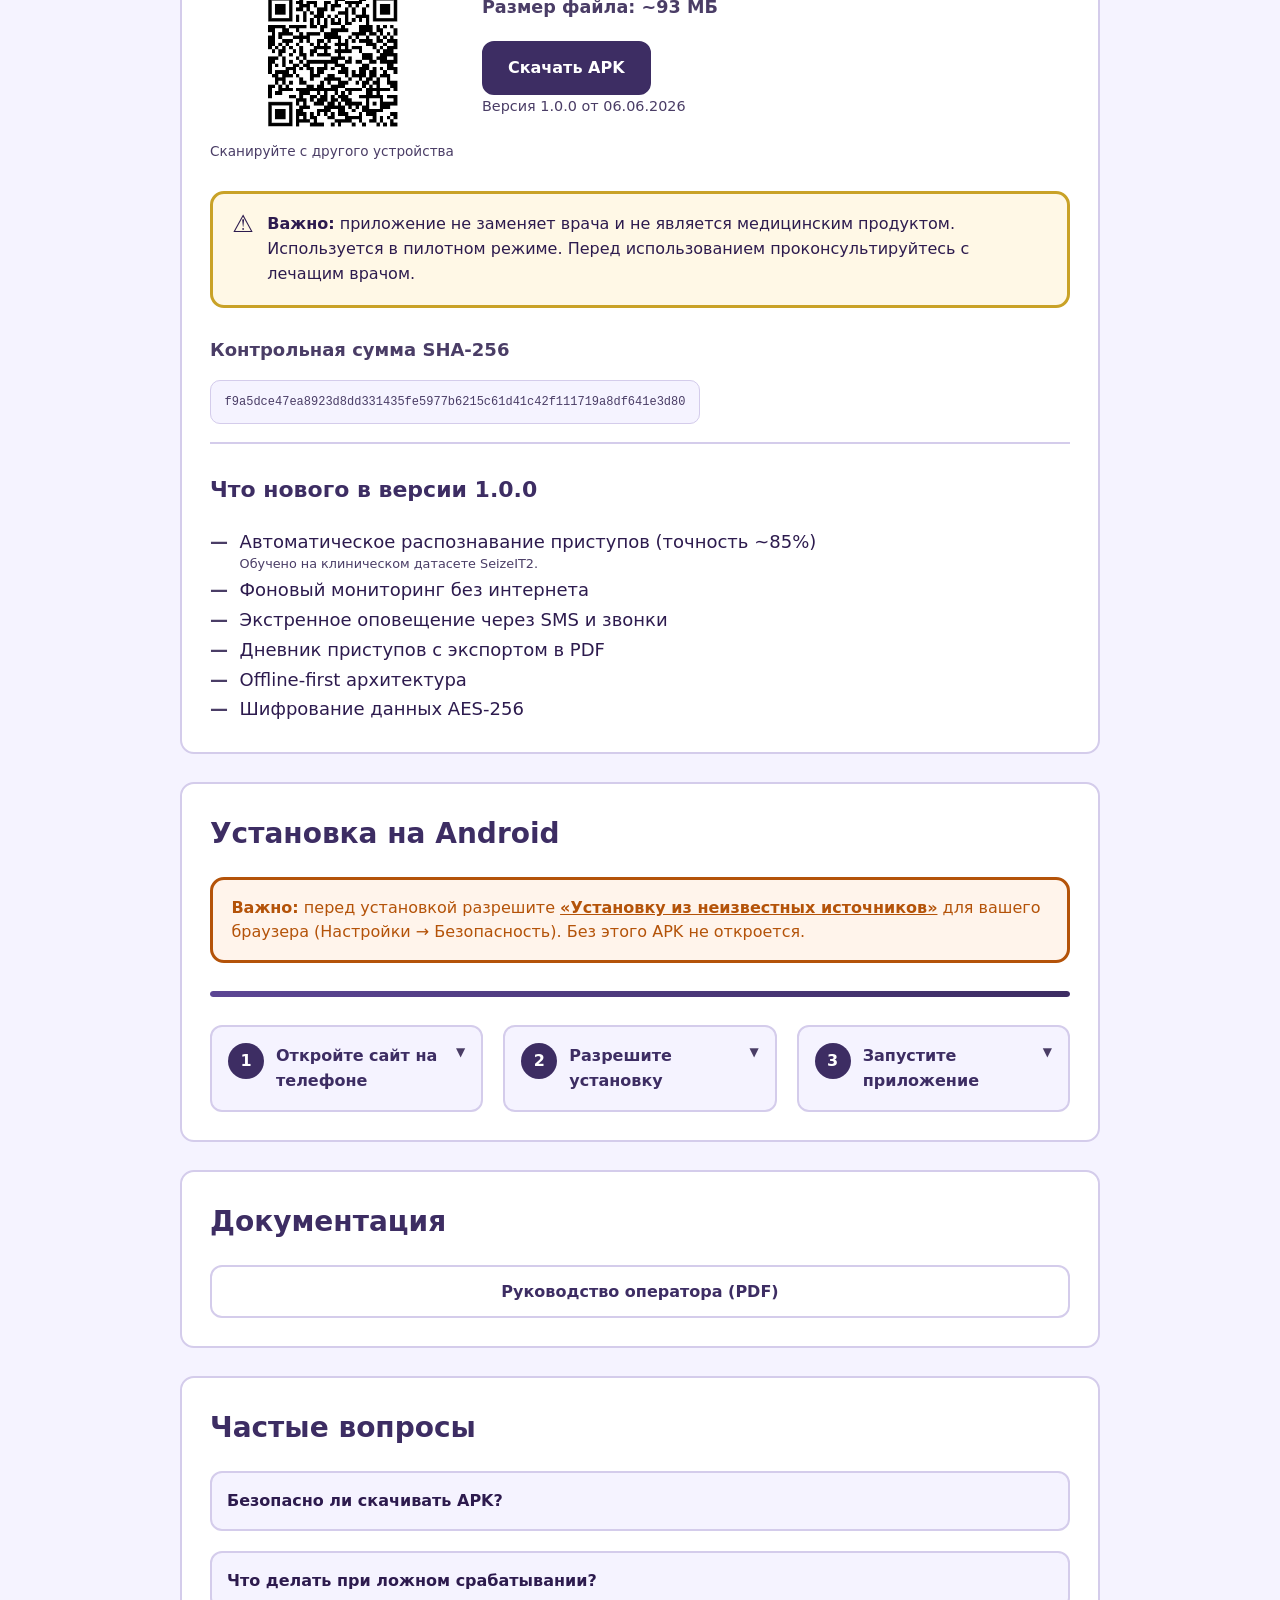
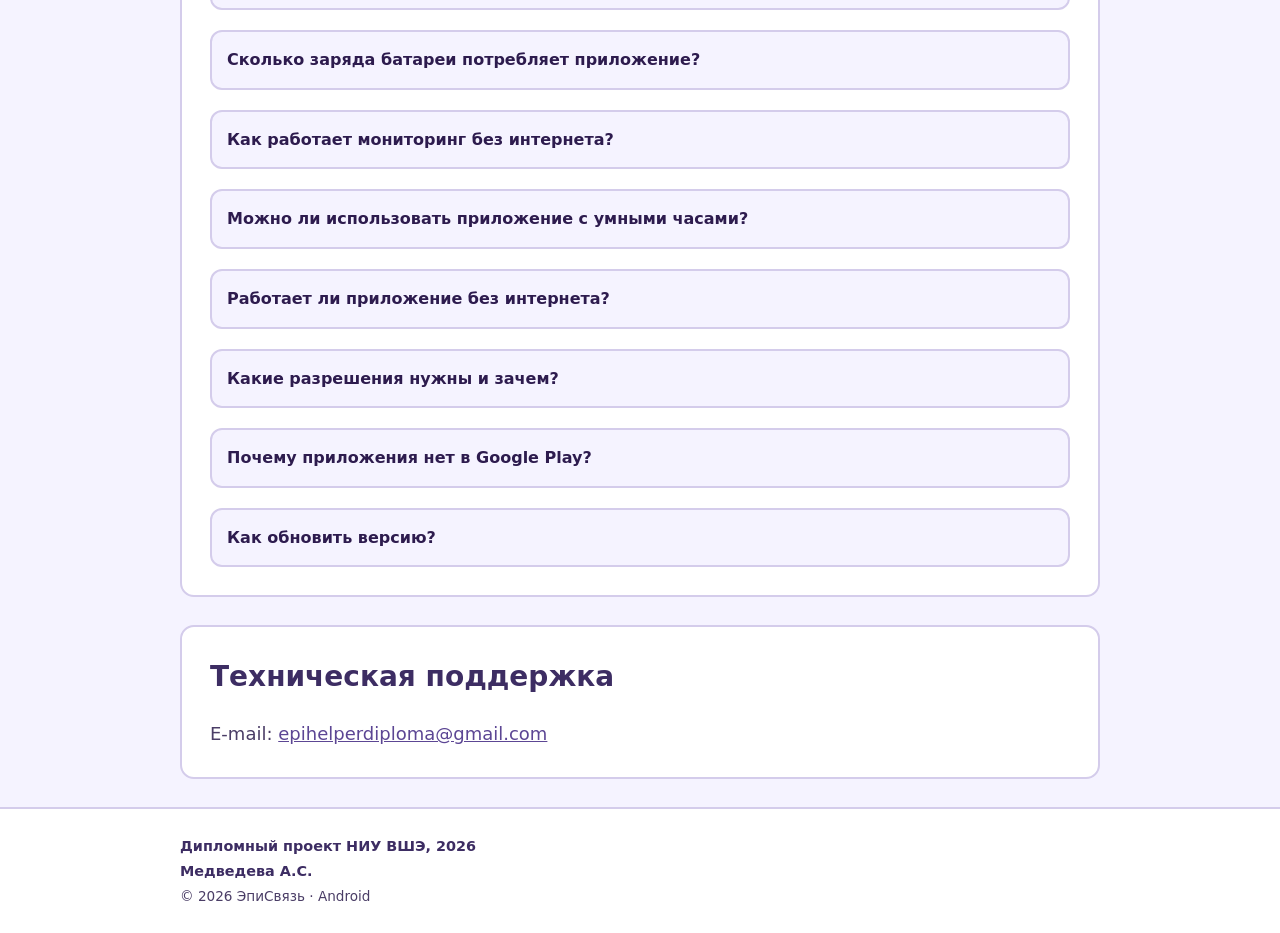
==== commit 0fb696ec: "Update index.html" ====
--- a/index.html
+++ b/index.html
@@ -157,16 +157,14 @@
 
         <div class="download-row">
           <div class="qr-box">
-            <div class="qr-placeholder" role="img" aria-label="QR-код для скачивания">
-              <svg xmlns="http://www.w3.org/2000/svg" viewBox="0 0 120 120" width="120" height="120" aria-hidden="true">
-                <rect width="120" height="120" fill="#f5f3ff"/>
-                <rect x="10" y="10" width="30" height="30" fill="#3d2d63"/>
-                <rect x="80" y="10" width="30" height="30" fill="#3d2d63"/>
-                <rect x="10" y="80" width="30" height="30" fill="#3d2d63"/>
-                <rect x="45" y="45" width="12" height="12" fill="#5c4694"/>
-                <rect x="60" y="60" width="8" height="8" fill="#5c4694"/>
-                <rect x="75" y="45" width="10" height="10" fill="#5c4694"/>
-              </svg>
+            <div class="qr-placeholder">
+              <img
+                src="assets/qr-download.png"
+                alt="QR-код для скачивания APK"
+                width="140"
+                height="140"
+                decoding="async"
+              >
             </div>
             <p class="qr-caption">Сканируйте с другого устройства</p>
           </div>
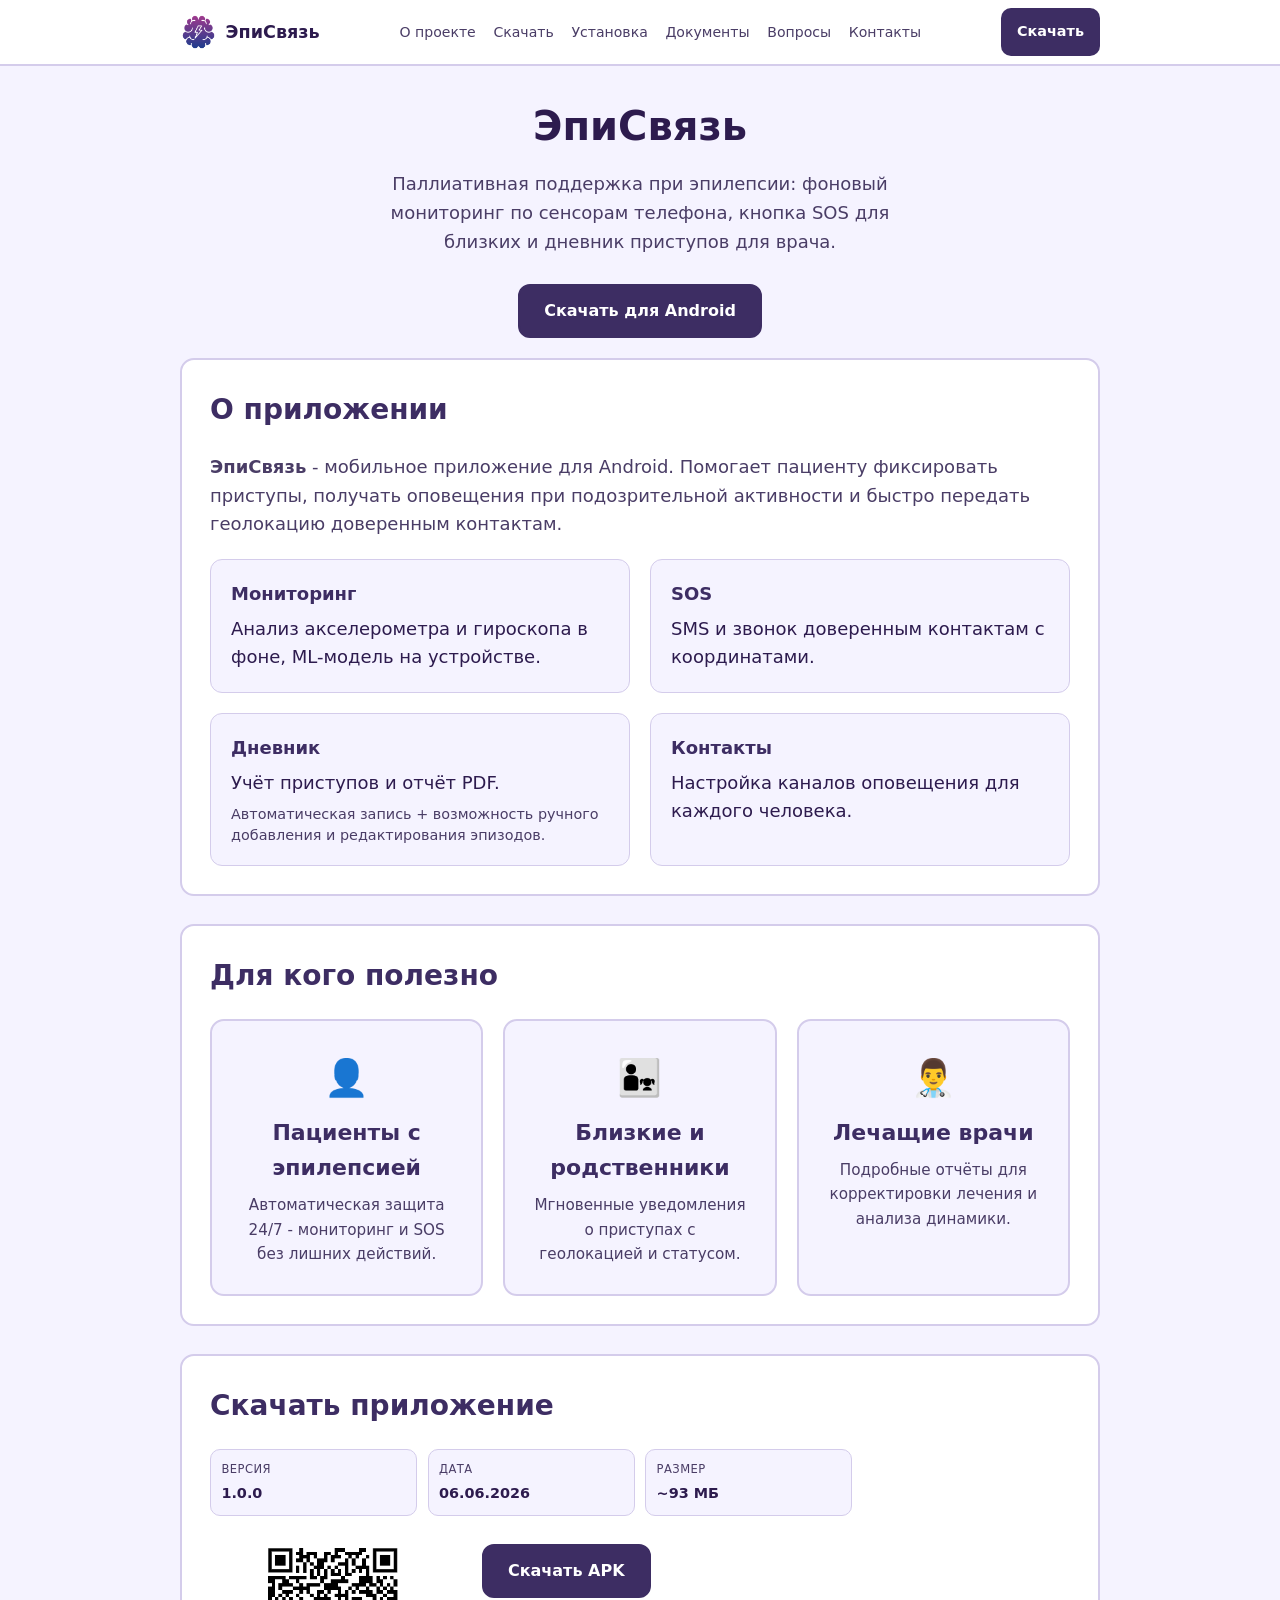
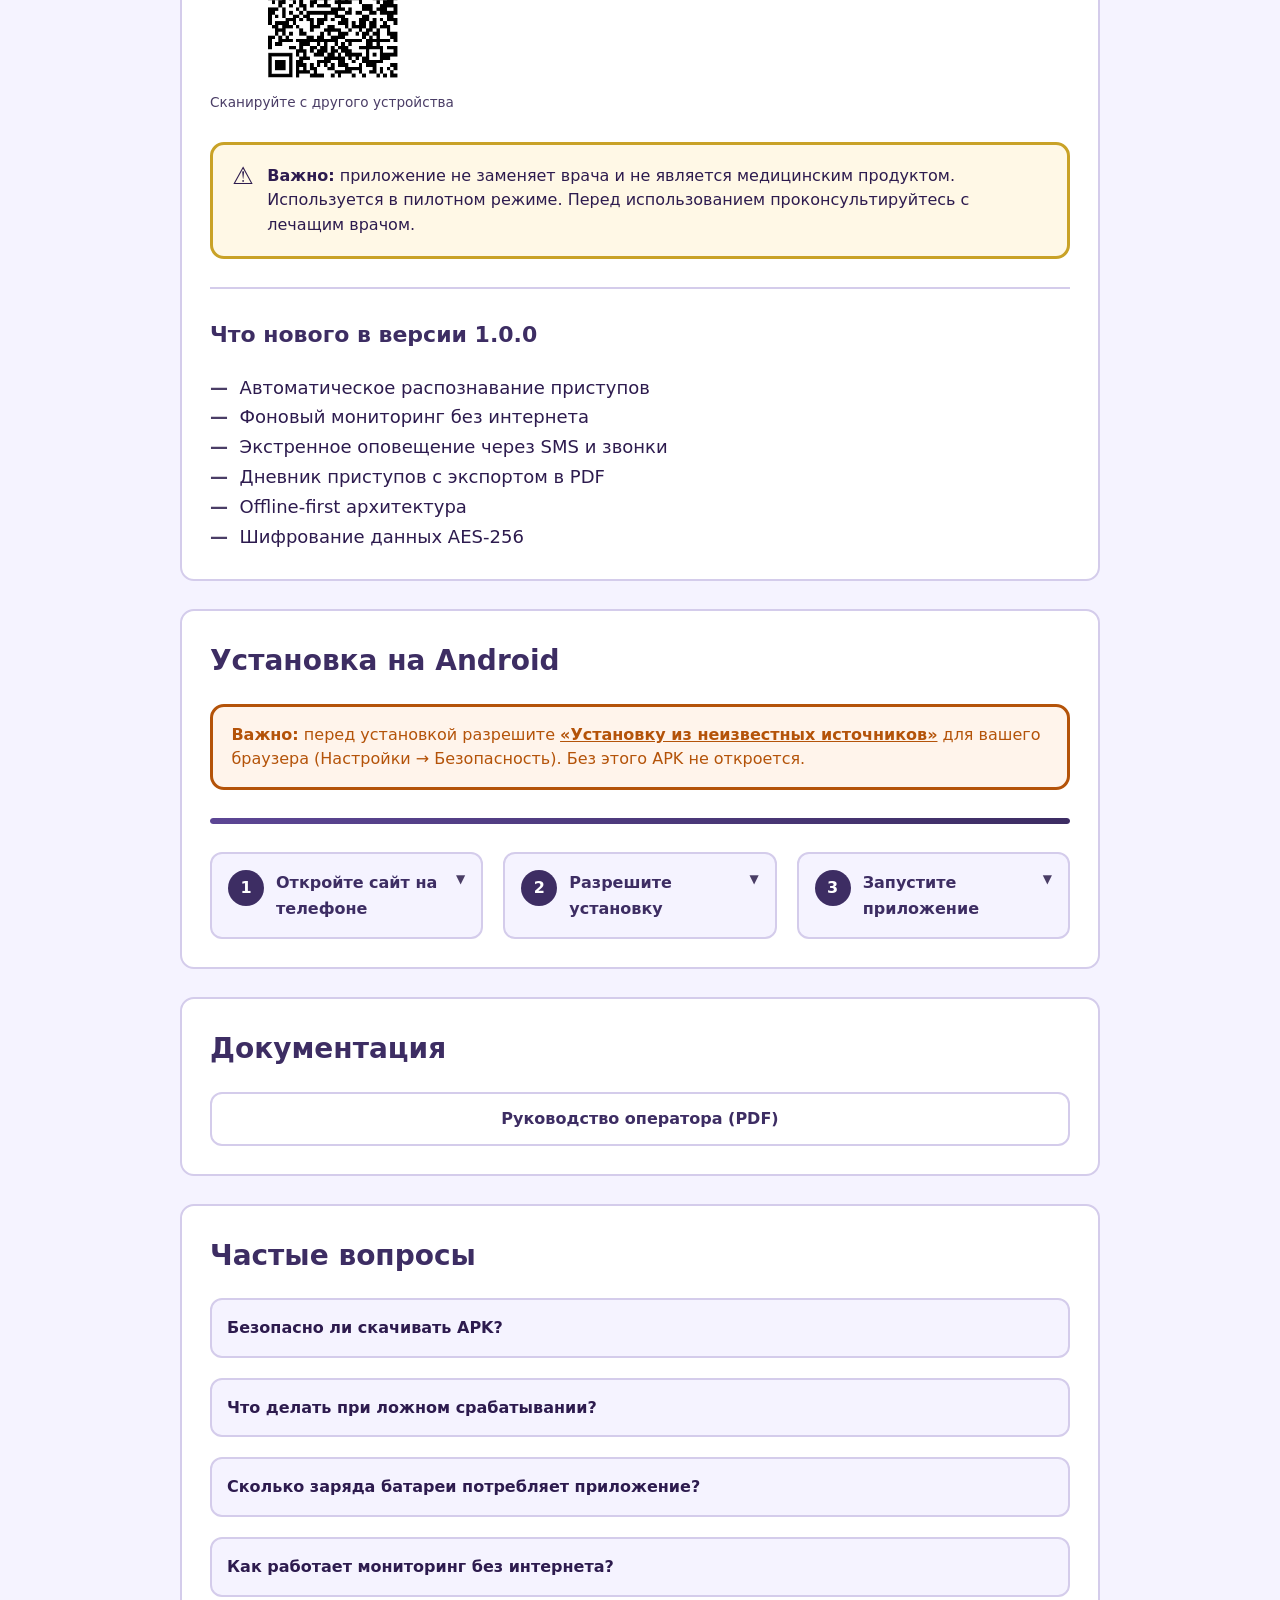
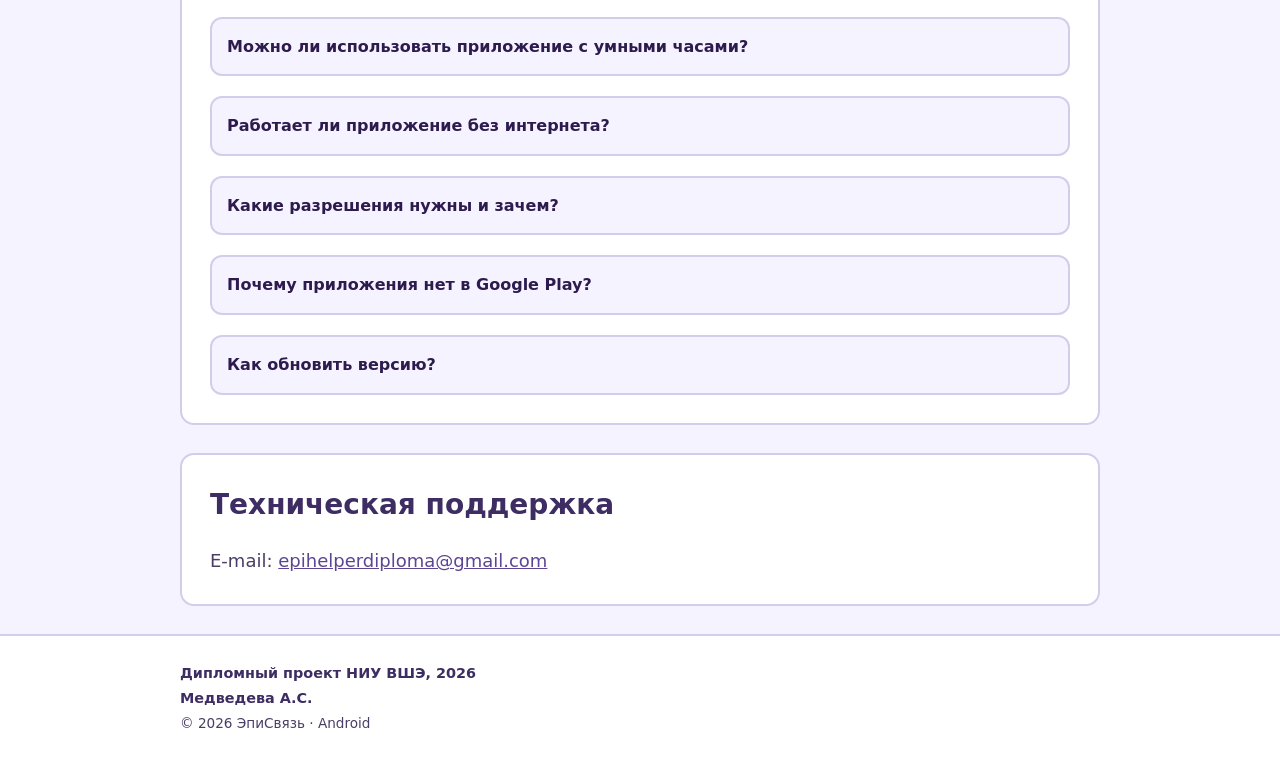
==== commit b4f5ddcb: "Update index.html" ====
--- a/index.html
+++ b/index.html
@@ -146,11 +146,9 @@
 
       <section class="card reveal" id="download">
         <h2>Скачать приложение</h2>
-        <p>Официальная сборка для Android. Передача файла по HTTPS.</p>
 
         <div class="meta-grid" id="version-meta">
           <div class="meta-item"><span>Версия</span><strong id="meta-version">1.0.0</strong></div>
-          <div class="meta-item"><span>Сборка</span><strong id="meta-build">1.0.0+1</strong></div>
           <div class="meta-item"><span>Дата</span><strong id="meta-date">20.05.2026</strong></div>
           <div class="meta-item"><span>Размер</span><strong id="meta-size">~25 МБ</strong></div>
         </div>
@@ -170,11 +168,9 @@
           </div>
 
           <div class="download-actions">
-            <p class="file-size">Размер файла: <span id="meta-size-inline">~25 МБ</span></p>
             <a class="btn btn-primary apk-link" id="apk-download" href="downloads/episvyaz-release.apk" download>
               Скачать APK
             </a>
-            <p class="version-line" id="version-line">Версия 1.0.0 от 20.05.2026</p>
           </div>
         </div>
 
@@ -186,15 +182,11 @@
           </div>
         </div>
 
-        <p><strong>Контрольная сумма SHA-256</strong></p>
-        <code class="sha" id="meta-sha">Загрузка…</code>
-
         <section class="changelog reveal" id="changelog" aria-labelledby="changelog-title">
           <h3 id="changelog-title">Что нового в версии 1.0.0</h3>
           <ul class="changelog-list">
             <li>
-               Автоматическое распознавание приступов (точность ~85%)
-              <span class="changelog-note">Обучено на клиническом датасете SeizeIT2.</span>
+               Автоматическое распознавание приступов 
             </li>
             <li> Фоновый мониторинг без интернета</li>
             <li> Экстренное оповещение через SMS и звонки</li>
@@ -274,7 +266,7 @@
           <summary>Безопасно ли скачивать APK?</summary>
           <p>
             Да, если файл загружен с этого официального сайта. APK подписан ключом разработчика,
-            передаётся по HTTPS. Сверьте SHA-256 на странице с контрольной суммой файла после загрузки.
+            передаётся по HTTPS.
           </p>
         </details>
 
@@ -337,7 +329,7 @@
         <details class="faq-item">
           <summary>Как обновить версию?</summary>
           <p>
-            Скачайте новый APK с сайта и установите поверх старой (тот же ключ подписи).
+            Скачайте новый APK с сайта и установите.
             Приложение может напомнить о новой версии при запуске.
           </p>
         </details>
